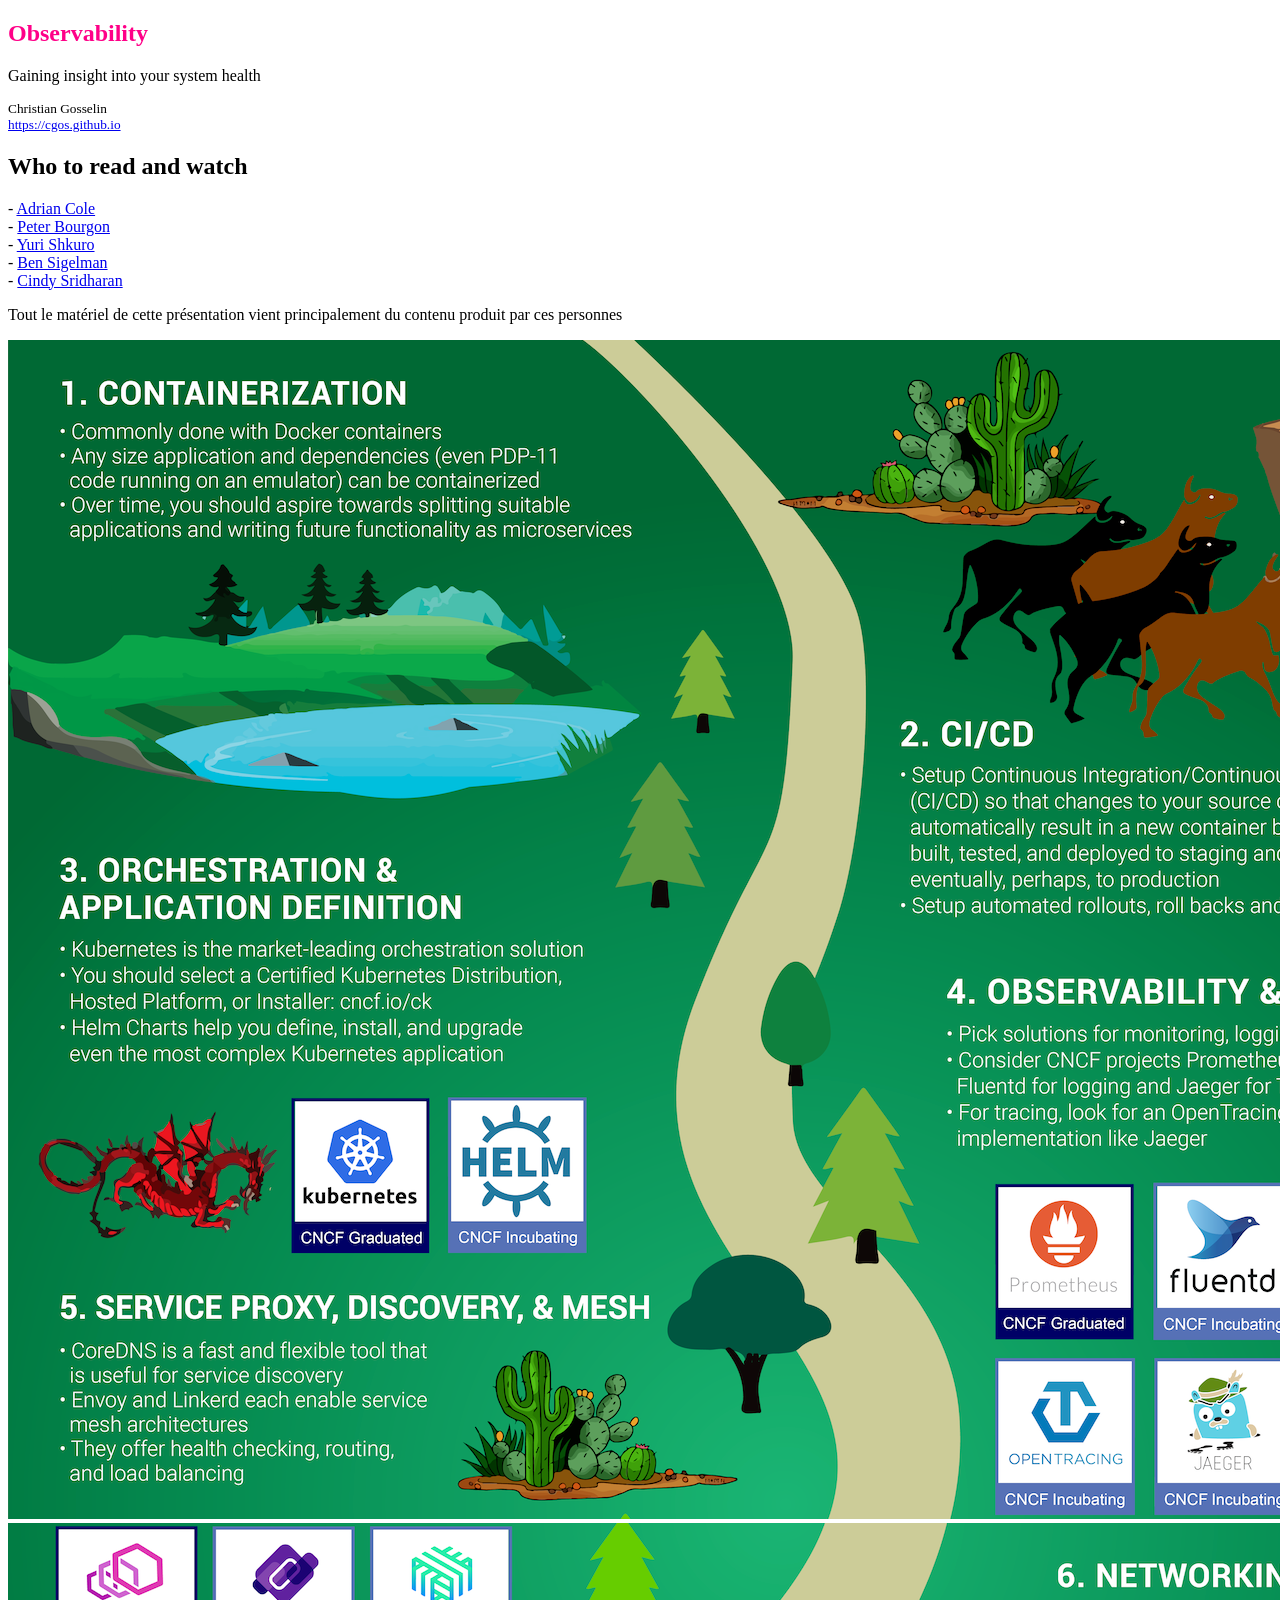
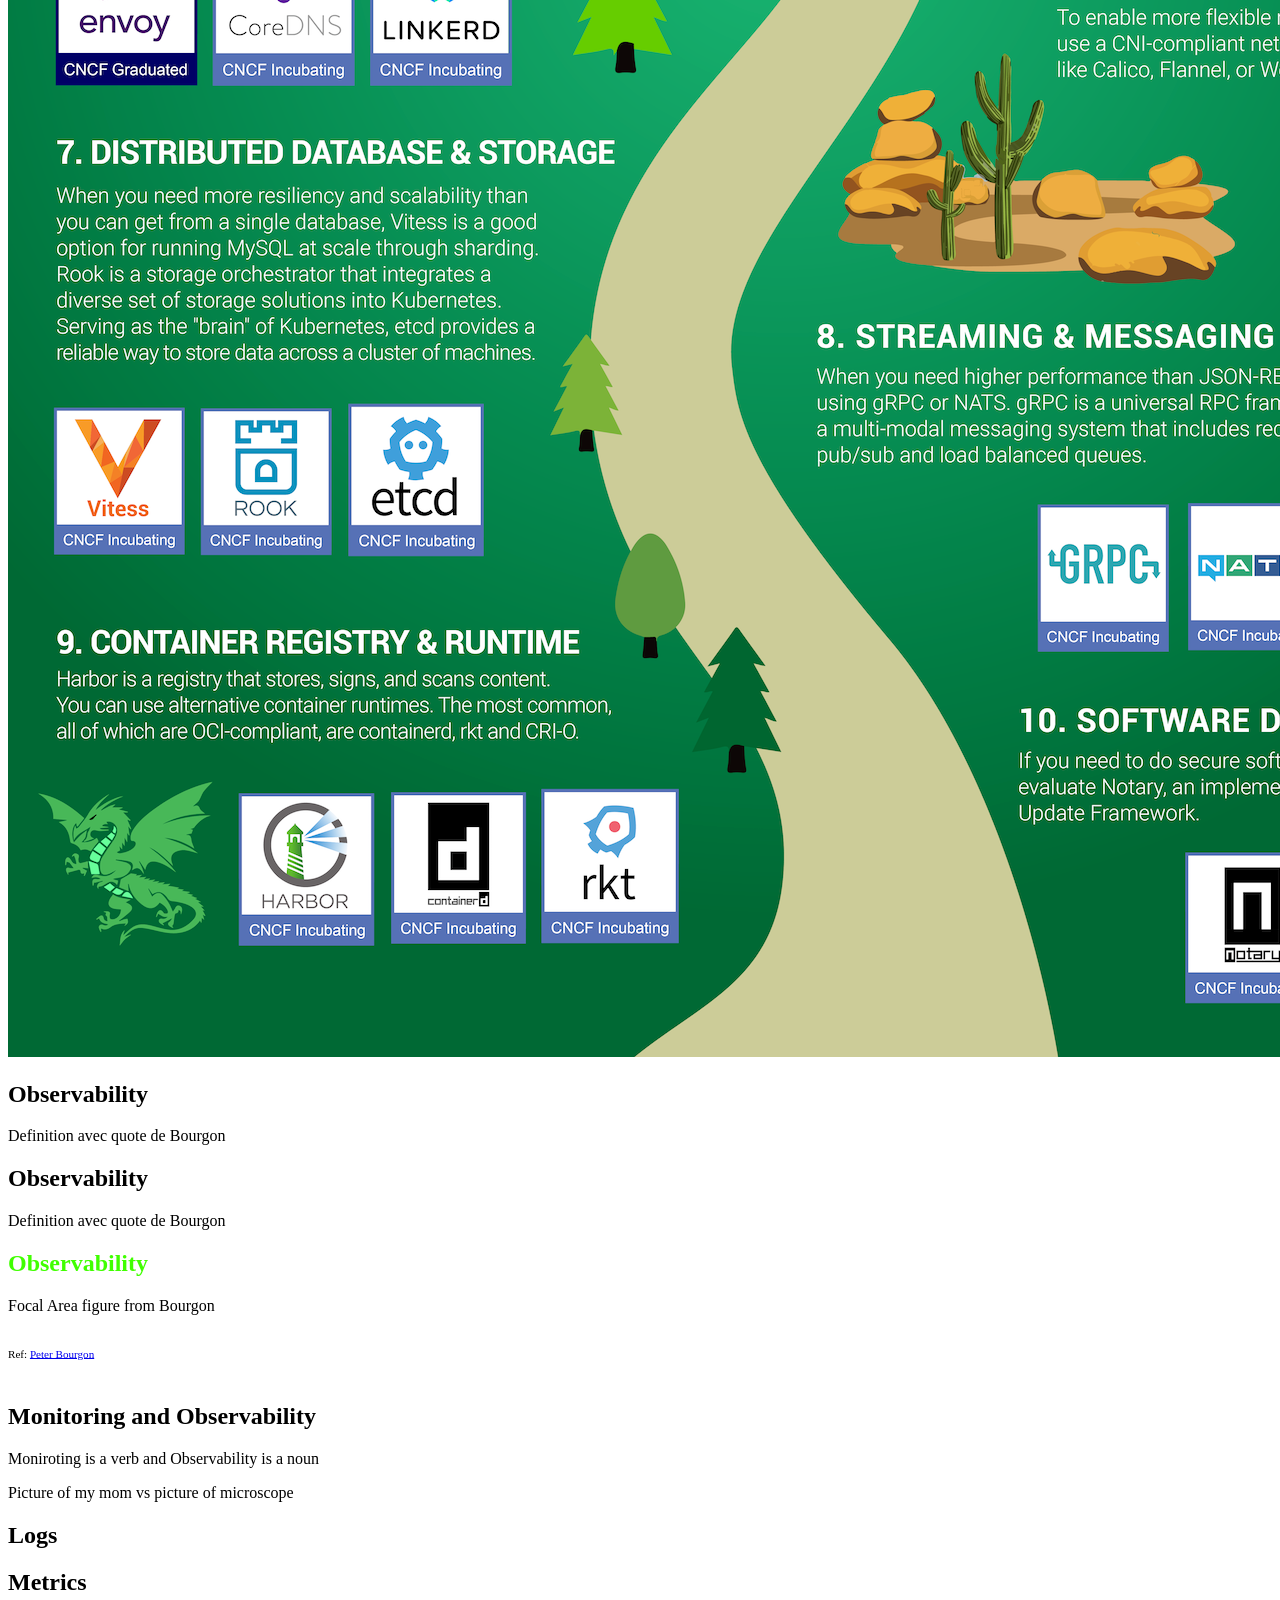
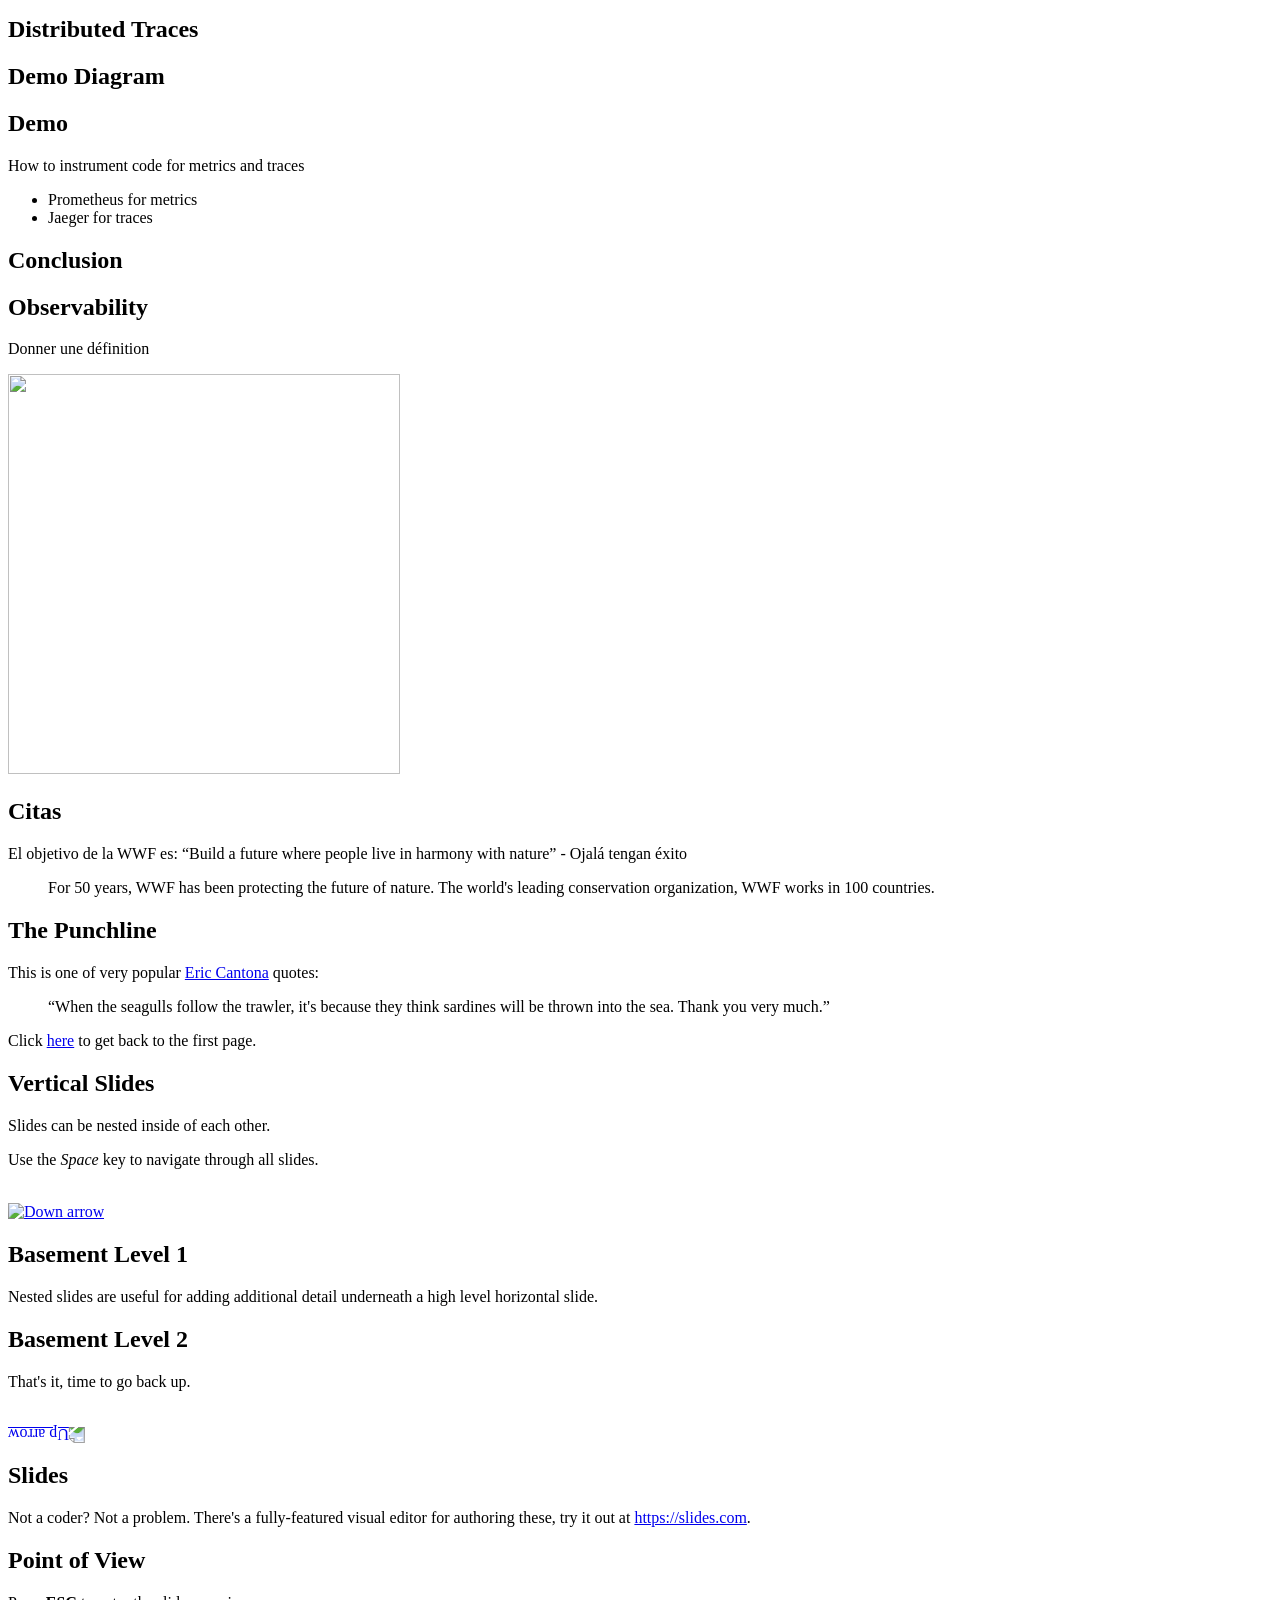
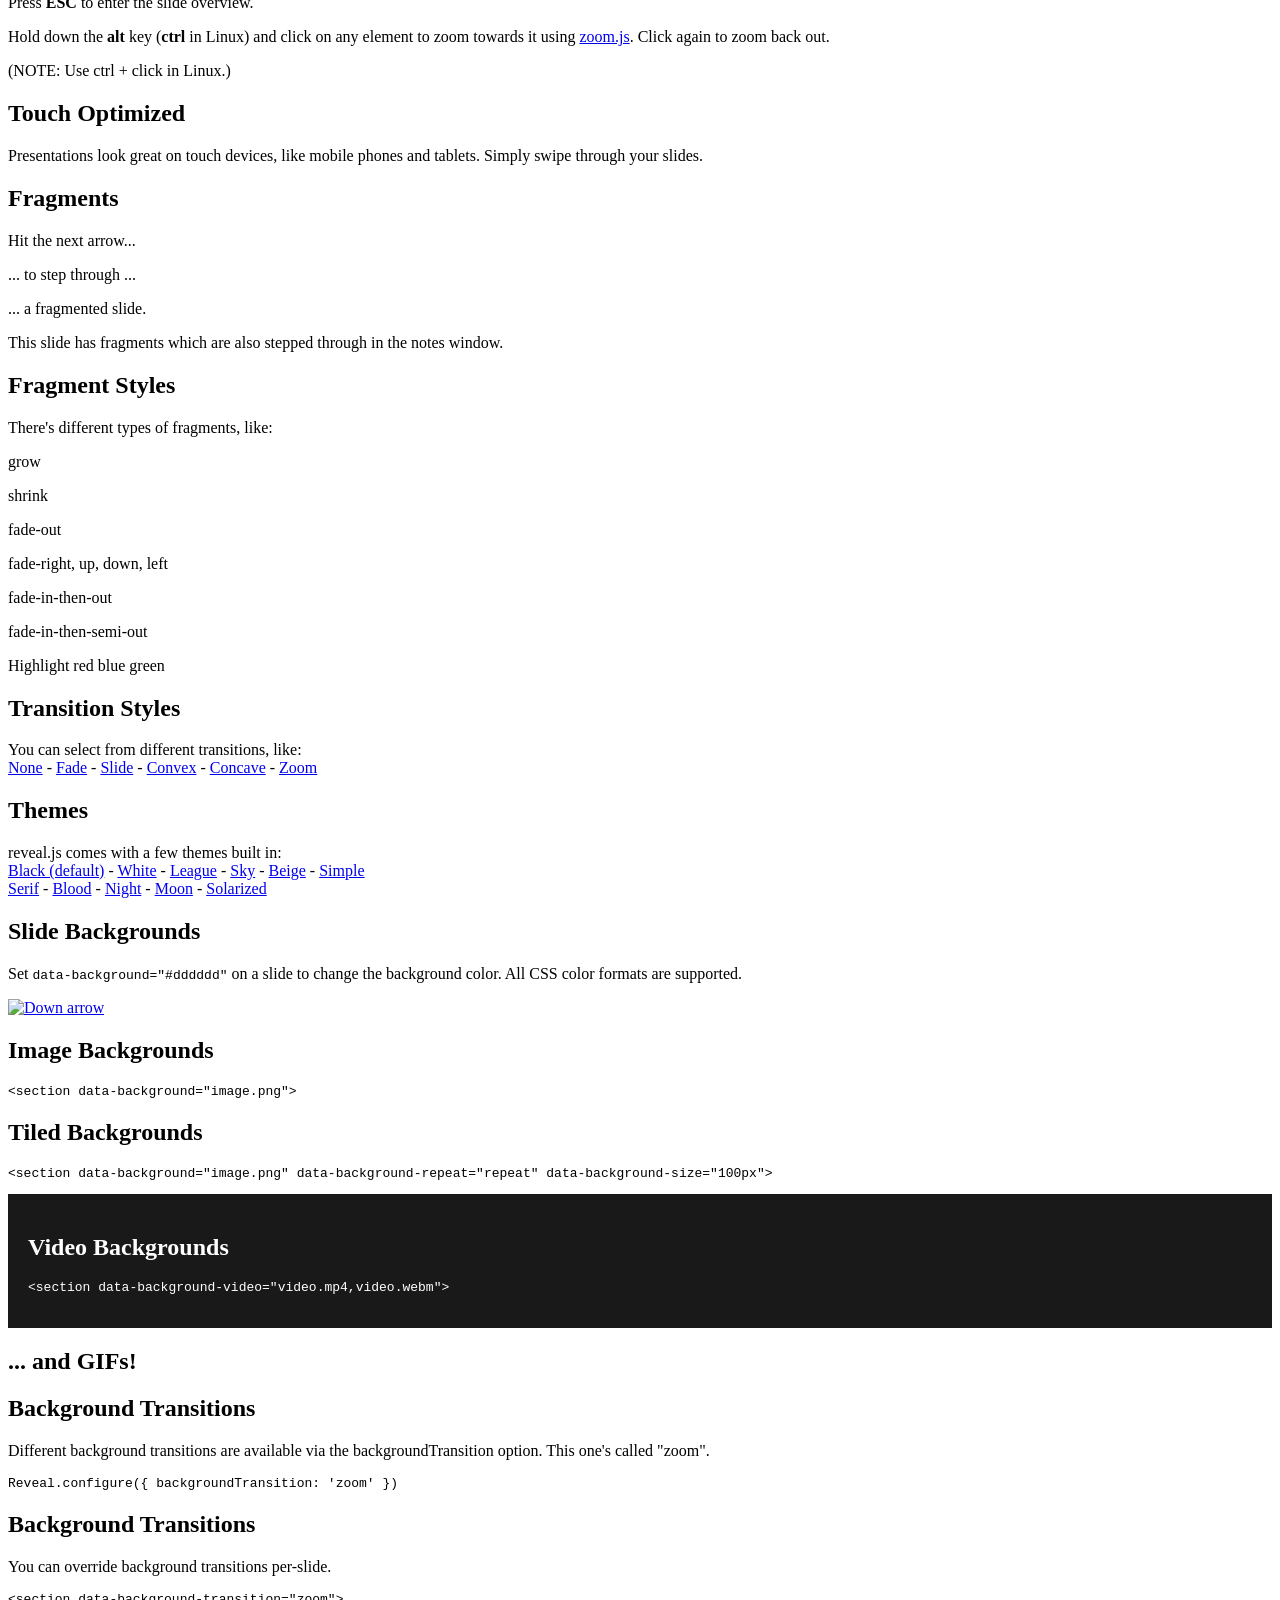
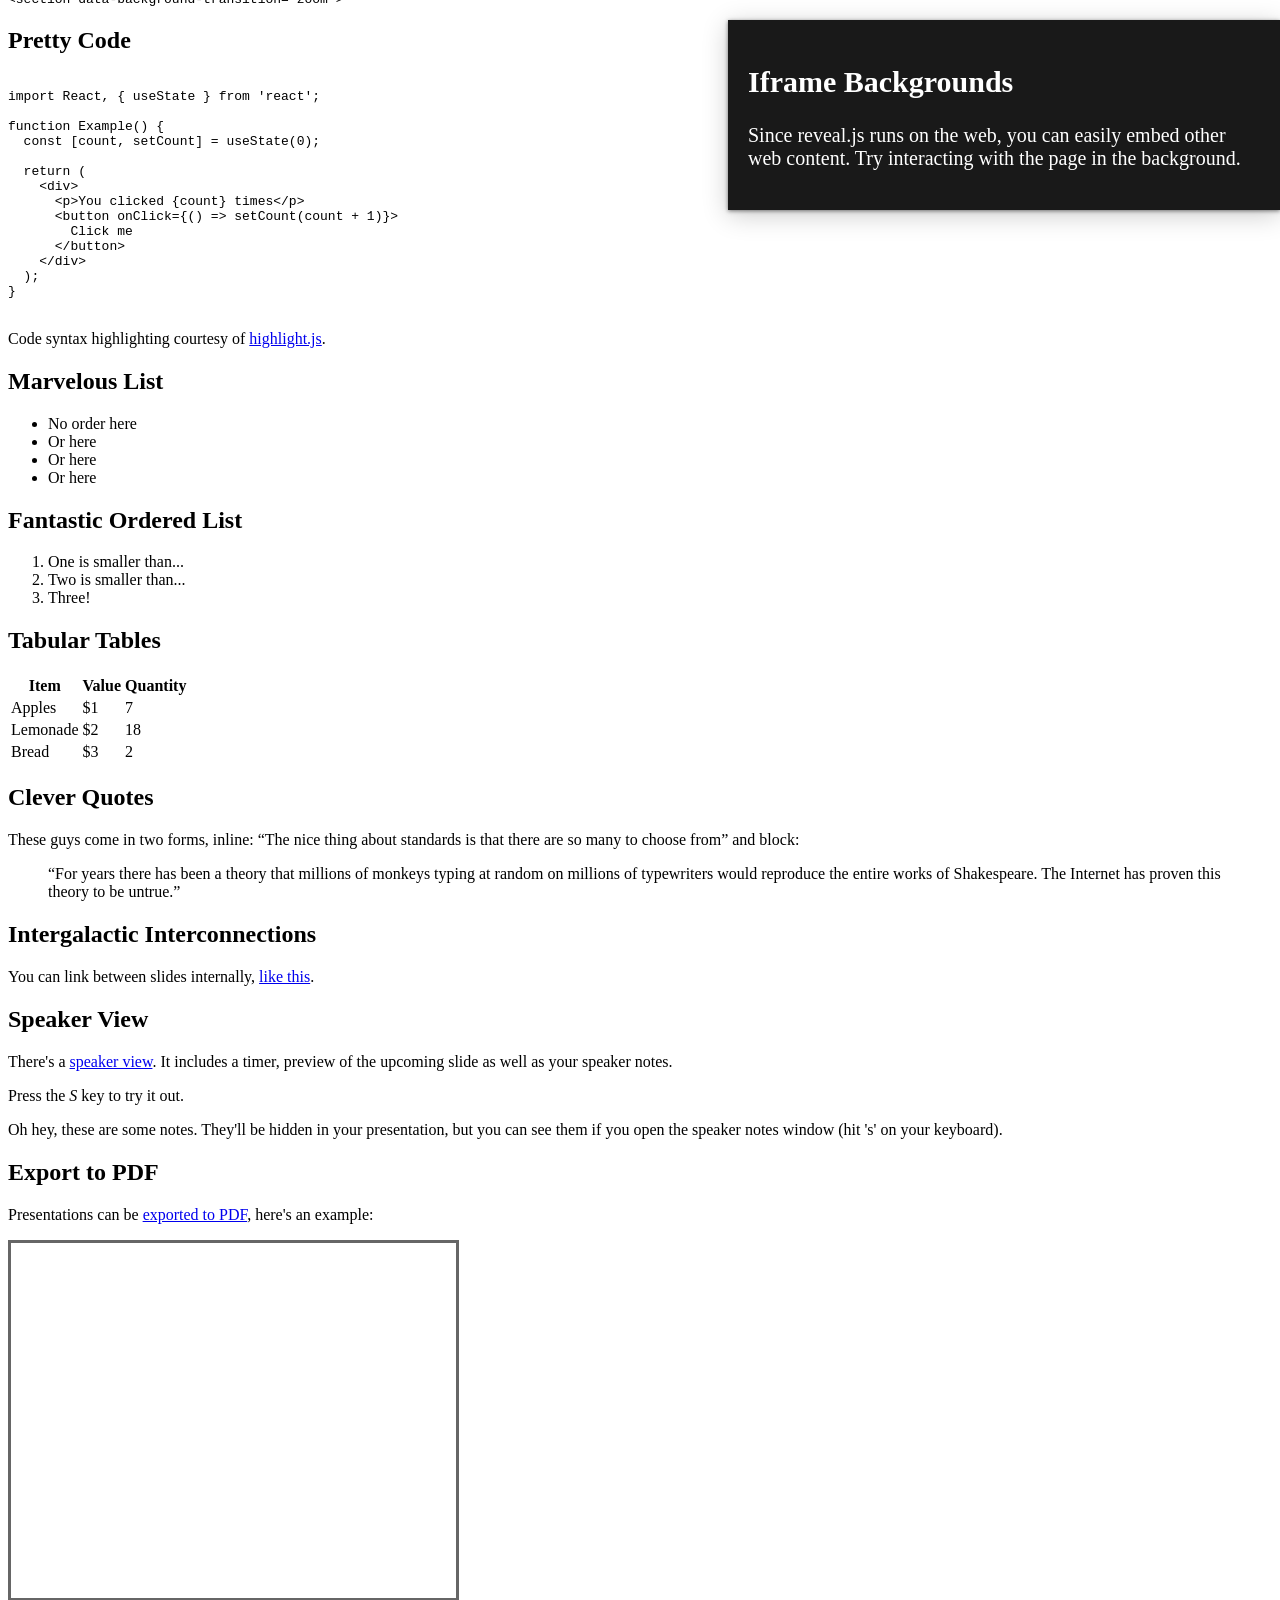
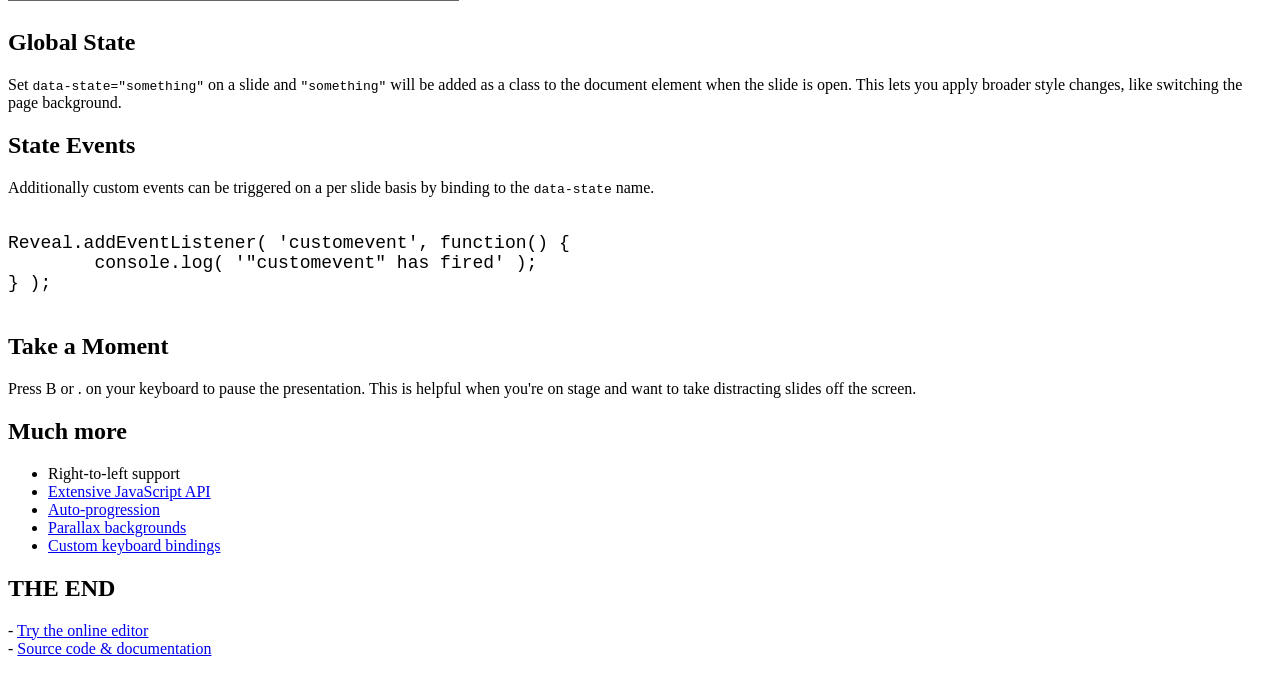
==== presentation/index.html @ 545b6f70 "presentation" ====
<!doctype html>
<html lang="en">

<head>
	<meta charset="utf-8">

	<title>Gaining insight into your system</title>

	<meta name="description" content="System Observability">
	<meta name="author" content="Christian Gosselin">
	<meta name="keywords"
		content="observability logs tracing metrics java spring-boot jaeger prometheus grafana opentracing monitoring">

	<meta name="apple-mobile-web-app-capable" content="yes">
	<meta name="apple-mobile-web-app-status-bar-style" content="black-translucent">

	<meta name="viewport" content="width=device-width, initial-scale=1.0">

	<link rel="stylesheet" href="css/reset.css">
	<link rel="stylesheet" href="css/reveal.css">
	<link rel="stylesheet" href="css/theme/black.css" id="theme">

	<!-- Theme used for syntax highlighting of code -->
	<link rel="stylesheet" href="lib/css/monokai.css">

	<style type="text/css">
		html.dimbg_095 .slide-background.present {
			opacity: 0.95 !important;
		}

		html.dimbg_08 .slide-background.present {
			opacity: 0.8 !important;
		}

		html.dimbg_06 .slide-background.present {
			opacity: 0.6 !important;
		}

		html.dimbg_05 .slide-background.present {
			opacity: 0.5 !important;
		}

		html.dimbg_04 .slide-background.present {
			opacity: 0.4 !important;
		}

		html.dimbg_03 .slide-background.present {
			opacity: 0.2 !important;
		}

		html.dimbg_02 .slide-background.present {
			opacity: 0.2 !important;
		}

		html.dimbg_01 .slide-background.present {
			opacity: 0.1 !important;
		}

		.overl {
			background-color: rgba(0, 0, 0, 0.9);
		}

		.overlaybottom {
			background-color: rgba(0, 0, 0, 0.9);
			margin-bottom: 20% !important;
		}

		.overlaytop {
			background-color: rgba(0, 0, 0, 0.9);
			margin-top: 20% !important;
		}

		.overlayleft {
			background-color: rgba(0, 0, 0, 0.9);
			margin-right: 50% !important;
		}

		.overlayright {
			background-color: rgba(0, 0, 0, 0.9);
			margin-left: 50% !important;
		}

		.transp_bottom {
			position: absolute;
			left: 0;
			top: 350px;
			background: rgba(0, 0, 0, .8);
			height: 1000px;
			width: 100%;
		}

		.transp_top {
			position: absolute;
			left: 0;
			top: -600px;
			background: rgba(0, 0, 0, .8);
			height: 600px;
			width: 100%;
		}
	</style>


	<!-- Printing and PDF exports -->
	<script>
		var link = document.createElement('link');
		link.rel = 'stylesheet';
		link.type = 'text/css';
		link.href = window.location.search.match(/print-pdf/gi) ? 'css/print/pdf.css' : 'css/print/paper.css';
		document.getElementsByTagName('head')[0].appendChild(link);
	</script>

	<!--[if lt IE 9]>
		<script src="lib/js/html5shiv.js"></script>
		<![endif]-->
</head>

<body>

	<div class="reveal">

		<!-- Any section element inside of this container is displayed as a slide -->
		<div class="slides">

			<section id="introduction">
				<h1 style="color:#f08;"><b>Observability</b></h1>
				<p>Gaining insight into your system health</p>
				<p>
					<small>
						<div class=footer>
							<div>
								Christian Gosselin <br />
								<a href="https://cgos.github.io"> https://cgos.github.io </a>
							</div>
						</div>
					</small>
				</p>
			</section>

			<section style="text-align: left;">
				<h2>Who to read and watch</h2>
				<p>
					- <a href="https://github.com/adriancole">Adrian Cole</a><br>
					- <a href="https://peter.bourgon.org">Peter Bourgon</a> <br>
					- <a href="https://github.com/yurishkuro">Yuri Shkuro</a> <br>
					- <a href="https://medium.com/@el_bhs">Ben Sigelman</a> <br>
					- <a href="https://twitter.com/copyconstruct">Cindy Sridharan</a> <br>
				</p>
				<aside class="notes">
					<p>
						Tout le matériel de cette présentation vient principalement du contenu produit par
						ces personnes
					</p>
				</aside>
			</section>

			<section>
				<section style="vertical-align:text-top">
					<img src="images/CNCF_TrailMap_top.png">
				</section>
				<section style="vertical-align:text-top">

					<img src="images/CNCF_TrailMap_bottom.png">
				</section>
			</section>


			<section>
				<h1>Observability</h1>
				<p>Definition avec quote de Bourgon</p>
			</section>

			<section>
				<h1>Observability</h1>
				<p>Definition avec quote de Bourgon</p>
			</section>

			<section>
				<h1 style="color:#40FF00;">Observability</h1>
				<p>Focal Area figure from Bourgon</p>

				<div style="width: 40%; display: inline-block; vertical-align: text-bottom;">
					<p>
						<small>
							<sup class=superscript>Ref: <a
									href="https://peter.bourgon.org/blog/2017/02/21/metrics-tracing-and-logging.html">Peter
									Bourgon</a></sup>
						</small>
					</p>
				</div>

			</section>

			<section>
				<h1>Monitoring and Observability</h1>
				<p>Moniroting is a verb and Observability is a noun</p>
				<p>Picture of my mom vs picture of microscope</p>
			</section>

			<section>
				<h1>Logs</h1>
				<p></p>
			</section>

			<section>
				<h1>Metrics</h1>
				<p></p>
			</section>

			<section>
				<h1>Distributed Traces</h1>
				<p></p>
			</section>

			<section>
				<h1></h1>
				<p></p>
			</section>

			<section>
				<h1>Demo Diagram</h1>
				<p></p>
			</section>

			<section>
				<h2>Demo</h2>
				<p>How to instrument code for metrics and traces</p>
				<ul>
					<li>Prometheus for metrics</li>
					<li>Jaeger for traces</li>
				</ul>
			</section>

			<section>
				<h1>Conclusion</h1>
				<p></p>
			</section>

			<section>
				<h2>Observability</h2>
				<p>
					Donner une définition
				</p>
				<img width=392 height=400 src="/images/metrics-log-trace.png.">
			</section>

			<section>
				<h2>Citas</h2>
				<p>El objetivo de la WWF es:
					<q cite="http://www.wwf.org">Build a future where people live in harmony with nature</q>
					- Ojalá tengan éxito</p>
				<blockquote cite="http://www.worldwildlife.org/who/index.html">
					For 50 years, WWF has been protecting the future of nature. The world's leading conservation
					organization,
					WWF works in 100 countries.
				</blockquote>
			</section>

			<section>
				<h2>The Punchline</h2>
				<p>This is one of very popular <a href="http://en.wikipedia.org/wiki/Eric_Cantona" rel="external">Eric
						Cantona</a> quotes:</p>
				<blockquote>
					“When the seagulls follow the trawler, it's because they think sardines will be thrown into the
					sea.
					Thank you very much.”
				</blockquote>
				<p>Click <a href="#">here</a> to get back to the first page.</p>
			</section>

			<!-- Example of nested vertical slides -->
			<section>
				<section>
					<h2>Vertical Slides</h2>
					<p>Slides can be nested inside of each other.</p>
					<p>Use the <em>Space</em> key to navigate through all slides.</p>
					<br>
					<a href="#" class="navigate-down">
						<img width="178" height="238"
							data-src="https://s3.amazonaws.com/hakim-static/reveal-js/arrow.png" alt="Down arrow">
					</a>
				</section>
				<section>
					<h2>Basement Level 1</h2>
					<p>Nested slides are useful for adding additional detail underneath a high level horizontal
						slide.
					</p>
				</section>
				<section>
					<h2>Basement Level 2</h2>
					<p>That's it, time to go back up.</p>
					<br>
					<a href="#/2">
						<img width="178" height="238"
							data-src="https://s3.amazonaws.com/hakim-static/reveal-js/arrow.png" alt="Up arrow"
							style="transform: rotate(180deg); -webkit-transform: rotate(180deg);">
					</a>
				</section>
			</section>

			<section>
				<h2>Slides</h2>
				<p>
					Not a coder? Not a problem. There's a fully-featured visual editor for authoring these, try it
					out
					at <a href="https://slides.com" target="_blank">https://slides.com</a>.
				</p>
			</section>

			<section>
				<h2>Point of View</h2>
				<p>
					Press <strong>ESC</strong> to enter the slide overview.
				</p>
				<p>
					Hold down the <strong>alt</strong> key (<strong>ctrl</strong> in Linux) and click on any element
					to
					zoom towards it using <a href="http://lab.hakim.se/zoom-js">zoom.js</a>. Click again to zoom
					back
					out.
				</p>
				<p>
					(NOTE: Use ctrl + click in Linux.)
				</p>
			</section>

			<section>
				<h2>Touch Optimized</h2>
				<p>
					Presentations look great on touch devices, like mobile phones and tablets. Simply swipe through
					your
					slides.
				</p>
			</section>

			<section data-markdown>
				<script type="text/template">
						## Markdown support

						Write content using inline or external Markdown.
						Instructions and more info available in the [readme](https://github.com/hakimel/reveal.js#markdown).

						```
						<section data-markdown>
						  ## Markdown support

						  Write content using inline or external Markdown.
						  Instructions and more info available in the [readme](https://github.com/hakimel/reveal.js#markdown).
						</section>
						```
					</script>
			</section>

			<section>
				<section id="fragments">
					<h2>Fragments</h2>
					<p>Hit the next arrow...</p>
					<p class="fragment">... to step through ...</p>
					<p><span class="fragment">... a</span> <span class="fragment">fragmented</span> <span
							class="fragment">slide.</span></p>

					<aside class="notes">
						This slide has fragments which are also stepped through in the notes window.
					</aside>
				</section>
				<section>
					<h2>Fragment Styles</h2>
					<p>There's different types of fragments, like:</p>
					<p class="fragment grow">grow</p>
					<p class="fragment shrink">shrink</p>
					<p class="fragment fade-out">fade-out</p>
					<p>
						<span style="display: inline-block;" class="fragment fade-right">fade-right, </span>
						<span style="display: inline-block;" class="fragment fade-up">up, </span>
						<span style="display: inline-block;" class="fragment fade-down">down, </span>
						<span style="display: inline-block;" class="fragment fade-left">left</span>
					</p>
					<p class="fragment fade-in-then-out">fade-in-then-out</p>
					<p class="fragment fade-in-then-semi-out">fade-in-then-semi-out</p>
					<p>Highlight <span class="fragment highlight-red">red</span> <span
							class="fragment highlight-blue">blue</span> <span
							class="fragment highlight-green">green</span></p>
				</section>
			</section>

			<section id="transitions">
				<h2>Transition Styles</h2>
				<p>
					You can select from different transitions, like: <br>
					<a href="?transition=none#/transitions">None</a> -
					<a href="?transition=fade#/transitions">Fade</a> -
					<a href="?transition=slide#/transitions">Slide</a> -
					<a href="?transition=convex#/transitions">Convex</a> -
					<a href="?transition=concave#/transitions">Concave</a> -
					<a href="?transition=zoom#/transitions">Zoom</a>
				</p>
			</section>

			<section id="themes">
				<h2>Themes</h2>
				<p>
					reveal.js comes with a few themes built in: <br>
					<!-- Hacks to swap themes after the page has loaded. Not flexible and only intended for the reveal.js demo deck. -->
					<a href="#"
						onclick="document.getElementById('theme').setAttribute('href','css/theme/black.css'); return false;">Black
						(default)</a> -
					<a href="#"
						onclick="document.getElementById('theme').setAttribute('href','css/theme/white.css'); return false;">White</a>
					-
					<a href="#"
						onclick="document.getElementById('theme').setAttribute('href','css/theme/league.css'); return false;">League</a>
					-
					<a href="#"
						onclick="document.getElementById('theme').setAttribute('href','css/theme/sky.css'); return false;">Sky</a>
					-
					<a href="#"
						onclick="document.getElementById('theme').setAttribute('href','css/theme/beige.css'); return false;">Beige</a>
					-
					<a href="#"
						onclick="document.getElementById('theme').setAttribute('href','css/theme/simple.css'); return false;">Simple</a>
					<br>
					<a href="#"
						onclick="document.getElementById('theme').setAttribute('href','css/theme/serif.css'); return false;">Serif</a>
					-
					<a href="#"
						onclick="document.getElementById('theme').setAttribute('href','css/theme/blood.css'); return false;">Blood</a>
					-
					<a href="#"
						onclick="document.getElementById('theme').setAttribute('href','css/theme/night.css'); return false;">Night</a>
					-
					<a href="#"
						onclick="document.getElementById('theme').setAttribute('href','css/theme/moon.css'); return false;">Moon</a>
					-
					<a href="#"
						onclick="document.getElementById('theme').setAttribute('href','css/theme/solarized.css'); return false;">Solarized</a>
				</p>
			</section>

			<section>
				<section data-background="#dddddd">
					<h2>Slide Backgrounds</h2>
					<p>
						Set <code>data-background="#dddddd"</code> on a slide to change the background color. All
						CSS
						color formats are supported.
					</p>
					<a href="#" class="navigate-down">
						<img width="178" height="238"
							data-src="https://s3.amazonaws.com/hakim-static/reveal-js/arrow.png" alt="Down arrow">
					</a>
				</section>
				<section data-background="https://s3.amazonaws.com/hakim-static/reveal-js/image-placeholder.png">
					<h2>Image Backgrounds</h2>
					<pre><code class="hljs html">&lt;section data-background="image.png"&gt;</code></pre>
				</section>
				<section data-background="https://s3.amazonaws.com/hakim-static/reveal-js/image-placeholder.png"
					data-background-repeat="repeat" data-background-size="100px">
					<h2>Tiled Backgrounds</h2>
					<pre><code class="hljs html" style="word-wrap: break-word;">&lt;section data-background="image.png" data-background-repeat="repeat" data-background-size="100px"&gt;</code></pre>
				</section>
				<section
					data-background-video="https://s3.amazonaws.com/static.slid.es/site/homepage/v1/homepage-video-editor.mp4,https://s3.amazonaws.com/static.slid.es/site/homepage/v1/homepage-video-editor.webm"
					data-background-color="#000000">
					<div style="background-color: rgba(0, 0, 0, 0.9); color: #fff; padding: 20px;">
						<h2>Video Backgrounds</h2>
						<pre><code class="hljs html" style="word-wrap: break-word;">&lt;section data-background-video="video.mp4,video.webm"&gt;</code></pre>
					</div>
				</section>
				<section data-background="http://i.giphy.com/90F8aUepslB84.gif">
					<h2>... and GIFs!</h2>
				</section>
			</section>

			<section data-transition="slide" data-background="#4d7e65" data-background-transition="zoom">
				<h2>Background Transitions</h2>
				<p>
					Different background transitions are available via the backgroundTransition option. This one's
					called "zoom".
				</p>
				<pre><code class="hljs javascript">Reveal.configure({ backgroundTransition: 'zoom' })</code></pre>
			</section>

			<section data-transition="slide" data-background="#b5533c" data-background-transition="zoom">
				<h2>Background Transitions</h2>
				<p>
					You can override background transitions per-slide.
				</p>
				<pre><code class="hljs html" style="word-wrap: break-word;">&lt;section data-background-transition="zoom"&gt;</code></pre>
			</section>

			<section data-background-iframe="https://hakim.se" data-background-interactive>
				<div
					style="position: absolute; width: 40%; right: 0; box-shadow: 0 1px 4px rgba(0,0,0,0.5), 0 5px 25px rgba(0,0,0,0.2); background-color: rgba(0, 0, 0, 0.9); color: #fff; padding: 20px; font-size: 20px; text-align: left;">
					<h2>Iframe Backgrounds</h2>
					<p>Since reveal.js runs on the web, you can easily embed other web content. Try interacting with
						the
						page in the background.</p>
				</div>
			</section>

			<section>
				<h2>Pretty Code</h2>
				<pre><code class="hljs" data-trim data-line-numbers="4,8-9">
import React, { useState } from 'react';

function Example() {
  const [count, setCount] = useState(0);

  return (
    &lt;div&gt;
      &lt;p&gt;You clicked {count} times&lt;/p&gt;
      &lt;button onClick={() =&gt; setCount(count + 1)}&gt;
        Click me
      &lt;/button&gt;
    &lt;/div&gt;
  );
}
					</code></pre>
				<p>Code syntax highlighting courtesy of <a
						href="http://softwaremaniacs.org/soft/highlight/en/description/">highlight.js</a>.</p>
			</section>

			<section>
				<h2>Marvelous List</h2>
				<ul>
					<li>No order here</li>
					<li>Or here</li>
					<li>Or here</li>
					<li>Or here</li>
				</ul>
			</section>

			<section>
				<h2>Fantastic Ordered List</h2>
				<ol>
					<li>One is smaller than...</li>
					<li>Two is smaller than...</li>
					<li>Three!</li>
				</ol>
			</section>

			<section>
				<h2>Tabular Tables</h2>
				<table>
					<thead>
						<tr>
							<th>Item</th>
							<th>Value</th>
							<th>Quantity</th>
						</tr>
					</thead>
					<tbody>
						<tr>
							<td>Apples</td>
							<td>$1</td>
							<td>7</td>
						</tr>
						<tr>
							<td>Lemonade</td>
							<td>$2</td>
							<td>18</td>
						</tr>
						<tr>
							<td>Bread</td>
							<td>$3</td>
							<td>2</td>
						</tr>
					</tbody>
				</table>
			</section>

			<section>
				<h2>Clever Quotes</h2>
				<p>
					These guys come in two forms, inline: <q
						cite="http://searchservervirtualization.techtarget.com/definition/Our-Favorite-Technology-Quotations">The
						nice thing about standards is that there are so many to choose from</q> and block:
				</p>
				<blockquote
					cite="http://searchservervirtualization.techtarget.com/definition/Our-Favorite-Technology-Quotations">
					&ldquo;For years there has been a theory that millions of monkeys typing at random on millions
					of
					typewriters would
					reproduce the entire works of Shakespeare. The Internet has proven this theory to be
					untrue.&rdquo;
				</blockquote>
			</section>

			<section>
				<h2>Intergalactic Interconnections</h2>
				<p>
					You can link between slides internally,
					<a href="#/2/3">like this</a>.
				</p>
			</section>

			<section>
				<h2>Speaker View</h2>
				<p>There's a <a href="https://github.com/hakimel/reveal.js#speaker-notes">speaker view</a>. It
					includes
					a timer, preview of the upcoming slide as well as your speaker notes.</p>
				<p>Press the <em>S</em> key to try it out.</p>

				<aside class="notes">
					Oh hey, these are some notes. They'll be hidden in your presentation, but you can see them if
					you
					open the speaker notes window (hit 's' on your keyboard).
				</aside>
			</section>

			<section>
				<h2>Export to PDF</h2>
				<p>Presentations can be <a href="https://github.com/hakimel/reveal.js#pdf-export">exported to
						PDF</a>,
					here's an example:</p>
				<iframe data-src="https://www.slideshare.net/slideshow/embed_code/42840540" width="445" height="355"
					frameborder="0" marginwidth="0" marginheight="0" scrolling="no"
					style="border:3px solid #666; margin-bottom:5px; max-width: 100%;" allowfullscreen> </iframe>
			</section>

			<section>
				<h2>Global State</h2>
				<p>
					Set <code>data-state="something"</code> on a slide and <code>"something"</code>
					will be added as a class to the document element when the slide is open. This lets you
					apply broader style changes, like switching the page background.
				</p>
			</section>

			<section data-state="customevent">
				<h2>State Events</h2>
				<p>
					Additionally custom events can be triggered on a per slide basis by binding to the
					<code>data-state</code> name.
				</p>
				<pre><code class="javascript" data-trim contenteditable style="font-size: 18px;">
Reveal.addEventListener( 'customevent', function() {
	console.log( '"customevent" has fired' );
} );
					</code></pre>
			</section>

			<section>
				<h2>Take a Moment</h2>
				<p>
					Press B or . on your keyboard to pause the presentation. This is helpful when you're on stage
					and
					want to take distracting slides off the screen.
				</p>
			</section>

			<section>
				<h2>Much more</h2>
				<ul>
					<li>Right-to-left support</li>
					<li><a href="https://github.com/hakimel/reveal.js#api">Extensive JavaScript API</a></li>
					<li><a href="https://github.com/hakimel/reveal.js#auto-sliding">Auto-progression</a></li>
					<li><a href="https://github.com/hakimel/reveal.js#parallax-background">Parallax backgrounds</a>
					</li>
					<li><a href="https://github.com/hakimel/reveal.js#keyboard-bindings">Custom keyboard
							bindings</a>
					</li>
				</ul>
			</section>

			<section style="text-align: left;">
				<h1>THE END</h1>
				<p>
					- <a href="https://slides.com">Try the online editor</a> <br>
					- <a href="https://github.com/hakimel/reveal.js">Source code &amp; documentation</a>
				</p>
			</section>

		</div>

	</div>

	<script src="js/reveal.js"></script>

	<script>

		// More info https://github.com/hakimel/reveal.js#configuration
		Reveal.initialize({
			controls: true,
			progress: true,
			center: true,
			hash: true,

			transition: 'slide', // none/fade/slide/convex/concave/zoom

			// More info https://github.com/hakimel/reveal.js#dependencies
			dependencies: [
				{ src: 'plugin/markdown/marked.js', condition: function () { return !!document.querySelector('[data-markdown]'); } },
				{ src: 'plugin/markdown/markdown.js', condition: function () { return !!document.querySelector('[data-markdown]'); } },
				{ src: 'plugin/highlight/highlight.js', async: true },
				{ src: 'plugin/search/search.js', async: true },
				{ src: 'plugin/zoom-js/zoom.js', async: true },
				{ src: 'plugin/notes/notes.js', async: true }
			]
		});

	</script>

</body>

</html>
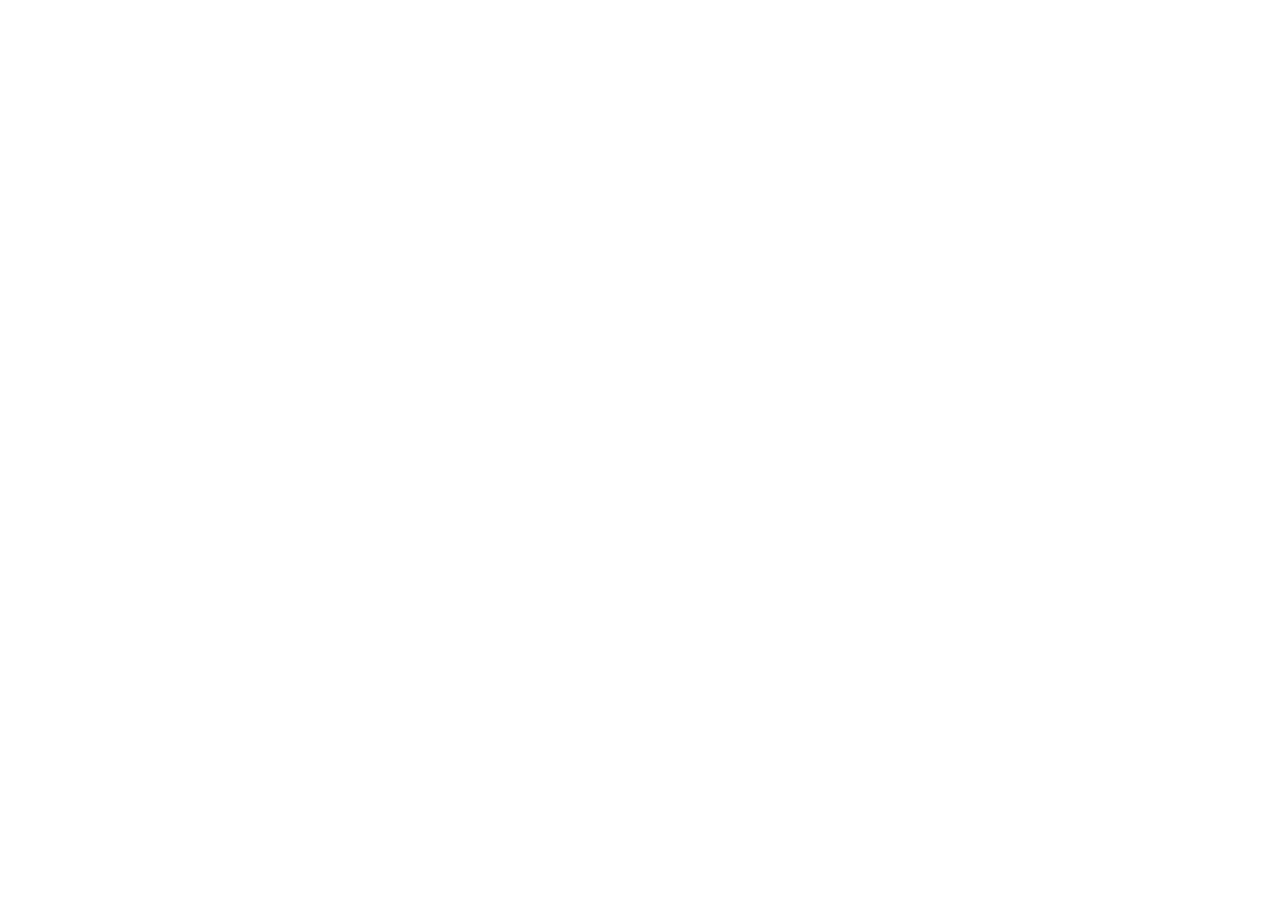
==== commit 0a029dc7: "presentation" ====
--- a/presentation/index.html
+++ b/presentation/index.html
@@ -22,82 +22,6 @@
 
 	<!-- Theme used for syntax highlighting of code -->
 	<link rel="stylesheet" href="lib/css/monokai.css">
-
-	<style type="text/css">
-		html.dimbg_095 .slide-background.present {
-			opacity: 0.95 !important;
-		}
-
-		html.dimbg_08 .slide-background.present {
-			opacity: 0.8 !important;
-		}
-
-		html.dimbg_06 .slide-background.present {
-			opacity: 0.6 !important;
-		}
-
-		html.dimbg_05 .slide-background.present {
-			opacity: 0.5 !important;
-		}
-
-		html.dimbg_04 .slide-background.present {
-			opacity: 0.4 !important;
-		}
-
-		html.dimbg_03 .slide-background.present {
-			opacity: 0.2 !important;
-		}
-
-		html.dimbg_02 .slide-background.present {
-			opacity: 0.2 !important;
-		}
-
-		html.dimbg_01 .slide-background.present {
-			opacity: 0.1 !important;
-		}
-
-		.overl {
-			background-color: rgba(0, 0, 0, 0.9);
-		}
-
-		.overlaybottom {
-			background-color: rgba(0, 0, 0, 0.9);
-			margin-bottom: 20% !important;
-		}
-
-		.overlaytop {
-			background-color: rgba(0, 0, 0, 0.9);
-			margin-top: 20% !important;
-		}
-
-		.overlayleft {
-			background-color: rgba(0, 0, 0, 0.9);
-			margin-right: 50% !important;
-		}
-
-		.overlayright {
-			background-color: rgba(0, 0, 0, 0.9);
-			margin-left: 50% !important;
-		}
-
-		.transp_bottom {
-			position: absolute;
-			left: 0;
-			top: 350px;
-			background: rgba(0, 0, 0, .8);
-			height: 1000px;
-			width: 100%;
-		}
-
-		.transp_top {
-			position: absolute;
-			left: 0;
-			top: -600px;
-			background: rgba(0, 0, 0, .8);
-			height: 600px;
-			width: 100%;
-		}
-	</style>
 
 
 	<!-- Printing and PDF exports -->
@@ -154,66 +78,207 @@
 			</section>
 
 			<section>
-				<section style="vertical-align:text-top">
+				<section style="vertical-align:text-top; width: 90%; height: 90%">
 					<img src="images/CNCF_TrailMap_top.png">
 				</section>
-				<section style="vertical-align:text-top">
+				<section style="vertical-align:text-top; width: 90%; height: 90%">
 
 					<img src="images/CNCF_TrailMap_bottom.png">
-				</section>
-			</section>
-
-
-			<section>
-				<h1>Observability</h1>
-				<p>Definition avec quote de Bourgon</p>
-			</section>
-
-			<section>
-				<h1>Observability</h1>
-				<p>Definition avec quote de Bourgon</p>
-			</section>
-
-			<section>
-				<h1 style="color:#40FF00;">Observability</h1>
-				<p>Focal Area figure from Bourgon</p>
-
-				<div style="width: 40%; display: inline-block; vertical-align: text-bottom;">
+					<small>
+						<sup class=superscript style="font-size: 50%">Ref: <a
+								href="https://github.com/cncf/trailmap">CNCF Trailmap</a><br>
+						</sup>
+					</small>
+				</section>
+			</section>
+
+			<section>
+				<section>
+					<h3>Observability</h3>
+					<p>Definition avec quote de Bourgon</p>
+				</section>
+
+				<section data-background="images/close-up-coding-contemporary-1342460.jpg"
+					data-background-opacity="0.4">
+					<div style="font-size: 75%">
+						The behavior of a system can be determined by only looking at its inputs and outputs.
+					</div>
+					<blockquote style="color:#40FF00; width: 80%">
+						In control theory, <u>observability</u> is a measure of how well internal states of a system can
+						be
+						inferred from knowledge of its external outputs.
+					</blockquote>
+					<div style="text-align: right;">
+
+						<small>
+							<sup class=superscript style="font-size: 50%">Ref: <a
+									href="https://en.wikipedia.org/wiki/Observability">Wikipedia</a></sup>
+						</small>
+					</div>
+					<div style="font-size: 75%">
+						Observability is about producing/transmitting/recording data.
+					</div>
+				</section>
+
+				<section data-background="#fff">
+
+
+					<div style="float: left; width: 55%; margin-top: 1em">
+						<ul>
+							<li> Logs:
+								<div>
+									<small>
+										<minor>Easy to grep, to read and produces a high volume of data</minor>
+									</small>
+								</div>
+
+							<li> Metrics:
+								<div>
+									<small>
+										<minor>Identify trends over time, are visualize through graphs and produce low
+											volumes.</minor>
+									</small>
+								</div>
+
+							<li> Distributed traces:
+								<div>
+									<small>
+										<minor>Identify tree of calls across services</minor>
+									</small>
+									<br>
+								</div>
+						</ul>
+						<small>
+							<sup class=superscript style="font-size: 50%">Ref: Adrian Cole
+							</sup>
+						</small>
+					</div>
+
+					<div style=" float: right; width: 40%; vertical-align: text-bottom;">
+						<p>
+							<img src="images/metrics-log-trace.png" style="background-color: #fff;">
+							<small>
+								<sup class=superscript style="font-size: 50%">Ref: <a
+										href="https://peter.bourgon.org/blog/2017/02/21/metrics-tracing-and-logging.html">Peter
+										Bourgon</a><br>
+								</sup>
+							</small>
+						</p>
+					</div>
+
+				</section>
+
+				<section>
+					<h3>Monitoring and Observability</h3>
+					<!--check http://slides.com/gsklee/functional-programming-in-5-minutes#/10-->
+					<div style="float: left; width: 50%; margin-top: 1em">
+						<p><small>
+								<font color="#fa0">Observability</font> is a noun, it's an attribute meaning the system
+								is emitting a signal.
+							</small></p>
+						<img src="images/dusan-smetana-8q-g0uY6jU8-unsplash.jpg" style="width: 60%;height: auto;">
+					</div>
+					<div style="float: right; width: 50%; margin-top: 1em">
+						<p><small>
+								<font color="#fa0">Monitoring</font> is a verb, it's an action taken from a human or a
+								machine based on an event.
+							</small></p>
+						<img src="images/rainer-bleek-3DnX8CUsYmw-unsplash.jpg" style="width: 60%;height: auto;">
+					</div>
+				</section>
+			</section>
+			<section>
+				<section data-background-color="rgba( 22, 152, 213, 0.6  )">
+					<h2 style="text-align: left;">Logs</h2>
 					<p>
+						<blockquote style="color:rgb(0, 247, 255); width: 95%">
+							An event log is an immutable, timestamped record of discrete events that happened over time.
+						</blockquote>
 						<small>
-							<sup class=superscript>Ref: <a
-									href="https://peter.bourgon.org/blog/2017/02/21/metrics-tracing-and-logging.html">Peter
-									Bourgon</a></sup>
+							<sup class=superscript style="font-size: 50%">Ref: Cindy Sridharan<br>
+							</sup>
 						</small>
 					</p>
-				</div>
-
-			</section>
-
-			<section>
-				<h1>Monitoring and Observability</h1>
-				<p>Moniroting is a verb and Observability is a noun</p>
-				<p>Picture of my mom vs picture of microscope</p>
-			</section>
-
-			<section>
-				<h1>Logs</h1>
-				<p></p>
-			</section>
-
-			<section>
-				<h1>Metrics</h1>
-				<p></p>
-			</section>
-
-			<section>
-				<h1>Distributed Traces</h1>
-				<p></p>
-			</section>
-
-			<section>
-				<h1></h1>
-				<p></p>
+					</section>
+					<section data-background="images/logs-wood.jpg" data-background-opacity="0.4">
+					<div style="float: left; width: 55%; margin-top: 1em">
+						<ul>
+							<li> Logs come in three different flavors: Plaintext, Structured (JSON format) or binary
+							<li> Trivial to generate								
+							<li> Provide rich context information
+							<li> Expensive to process, move, store and query
+							<li> They are noisy
+						</ul>
+						<small>
+							<sup class=superscript style="font-size: 50%">Ref: Adrian Cole
+							</sup>
+						</small>
+					</div>
+				</section>
+				<section>
+					<h3>Instrumentation</h3>
+					<pre style="width: 100%; line-height: 1.1em; font-size: 0.45em;">
+					<code  data-trim data-line-numbers="5,6,13,15" data-trim contenteditable>
+							import org.slf4j.Logger;
+							import org.slf4j.LoggerFactory;
+							import org.slf4j.LoggerFactory;
+							public class Wombat {
+							  final Logger logger = 
+							  LoggerFactory.getLogger(Wombat.class);
+							  Integer t;
+							  Integer oldT;
+							
+							  public void setTemperature(Integer temperature) {								
+							    oldT = t;        
+								t = temperature;							
+								logger.debug("Temperature set to {}", t, oldT);							
+								if(temperature.intValue() > 50) {
+								  logger.info("Temperature has risen above 50 degrees.");
+								 }
+							  }
+							}
+						</code>
+					</pre>
+				</section>
+
+				<section>
+					<h1>Presentation</h1>
+					<p>Screenshots</p>
+				</section>
+			</section>
+
+			<section>
+				<section data-background-color="rgba( 22, 152, 213, 0.6  )">
+					<h2 style="text-align: left;">Metrics</h2>
+					<p>
+							<blockquote style="width: 95%">
+									Metrics are a numeric representation of data measured over intervals of time. 
+									Metrics can harness the power of mathematical modeling and prediction to derive 
+									knowledge of the behavior of a system over intervals of time in the present and future.
+							</blockquote>
+							<small>
+								<sup class=superscript style="font-size: 50%">Ref: Cindy Sridharan<br>
+								</sup>
+							</small>
+						</p>
+				</section>
+				<section>
+					<h3>Metrics presentation and instrumentation</h3>
+					<p></p>
+				</section>
+			</section>
+
+			<section>
+				<section data-background-color="rgba( 22, 152, 213, 0.6  )">
+						<h2 style="text-align: left;">Distributed Traces</h2>
+					<p>When it comes to distributed systems, in the absence of a distributed debugger,
+						observability data from the various components of the system is required to be able to
+						effectively debug such systems.</p>
+				</section>
+				<section>
+					<h3>Traces presentation and instrumentation</h3>
+					<p></p>
+				</section>
 			</section>
 
 			<section>
@@ -241,6 +306,75 @@
 					Donner une définition
 				</p>
 				<img width=392 height=400 src="/images/metrics-log-trace.png.">
+			</section>
+			<section>
+				<h2>15% of the world’s population experience some form of disability.</h2>
+				<small class="float-right">
+					<a href="http://www.worldbank.org/en/topic/disability" target="_blank" rel="noopener">The World
+						Bank</a>
+				</small>
+
+
+
+			</section>
+			<section data-background="#fff">
+				<h2 style="color: #979797">Color contrast</h2>
+				<p style="color: #979797">While grey on white is quite popular on the web, this text fails
+					even AA level.
+				</p>
+
+				<p class="float-left">
+					<img src="assets/contrast-chrome.png" width="232" height="310" alt="Contrast ratio rating">
+					<small style="display: block; text-align: left;">
+						<a href="https://developers.google.com/web/updates/2018/01/devtools#contrast" target="_blank"
+							rel="noopener">
+							→ Chrome 65+ </a>
+					</small>
+				</p>
+				<p class="float-right">
+					<img src="assets/contrast-ratio.png" width="482" height="136" alt="Contrast ratio rating">
+					<small style="display: block; text-align: right;">
+						<a href="http://leaverou.github.io/contrast-ratio/" target="_blank" rel="noopener">
+							→ Calculate Contrast Ratio
+						</a>
+					</small>
+				</p>
+
+
+
+			</section>
+			<section>
+				<h3>
+					Will they improve anytime soon?
+				</h3>
+
+				<div style="float: right; width: 35%">
+					<a href="">
+						<img src="images/radiotelemetry.jpg" />
+					</a>
+				</div>
+				<div style="width: 65%">
+					<ul>
+						<li> Not any money in it
+							<ul>
+								<li> ...with existing businessplans
+							</ul>
+						<li> Technical debt
+							<ul>
+								<li> Visualization is hard and messy
+								<li> Non-modularity <minor>bad design</minor>
+								<li> Locked into old design choices
+							</ul>
+						<li> Lack of vision
+							<div>
+								<small>
+									<minor>Nothing has changed for many years</minor>
+								</small>
+								<br>
+							</div>
+						<li> So... no
+					</ul>
+				</div>
 			</section>
 
 			<section>
@@ -496,11 +630,31 @@
 						page in the background.</p>
 				</div>
 			</section>
+			<section>
+				<h2>Pretty Code</h2>
+				<pre><code data-trim contenteditable>
+function linkify( selector ) {
+  if( supports3DTransforms ) {
+
+    var nodes = document.querySelectorAll( selector );
+
+    for( var i = 0, len = nodes.length; i &lt; len; i++ ) {
+      var node = nodes[i];
+
+      if( !node.className ) {
+        node.className += ' roll';
+      }
+    }
+  }
+}
+					</code></pre>
+				<p>Code syntax highlighting courtesy of <a
+						href="http://softwaremaniacs.org/soft/highlight/en/description/">highlight.js</a>.</p>
+			</section>
 
 			<section>
 				<h2>Pretty Code</h2>
 				<pre><code class="hljs" data-trim data-line-numbers="4,8-9">
-import React, { useState } from 'react';
 
 function Example() {
   const [count, setCount] = useState(0);
